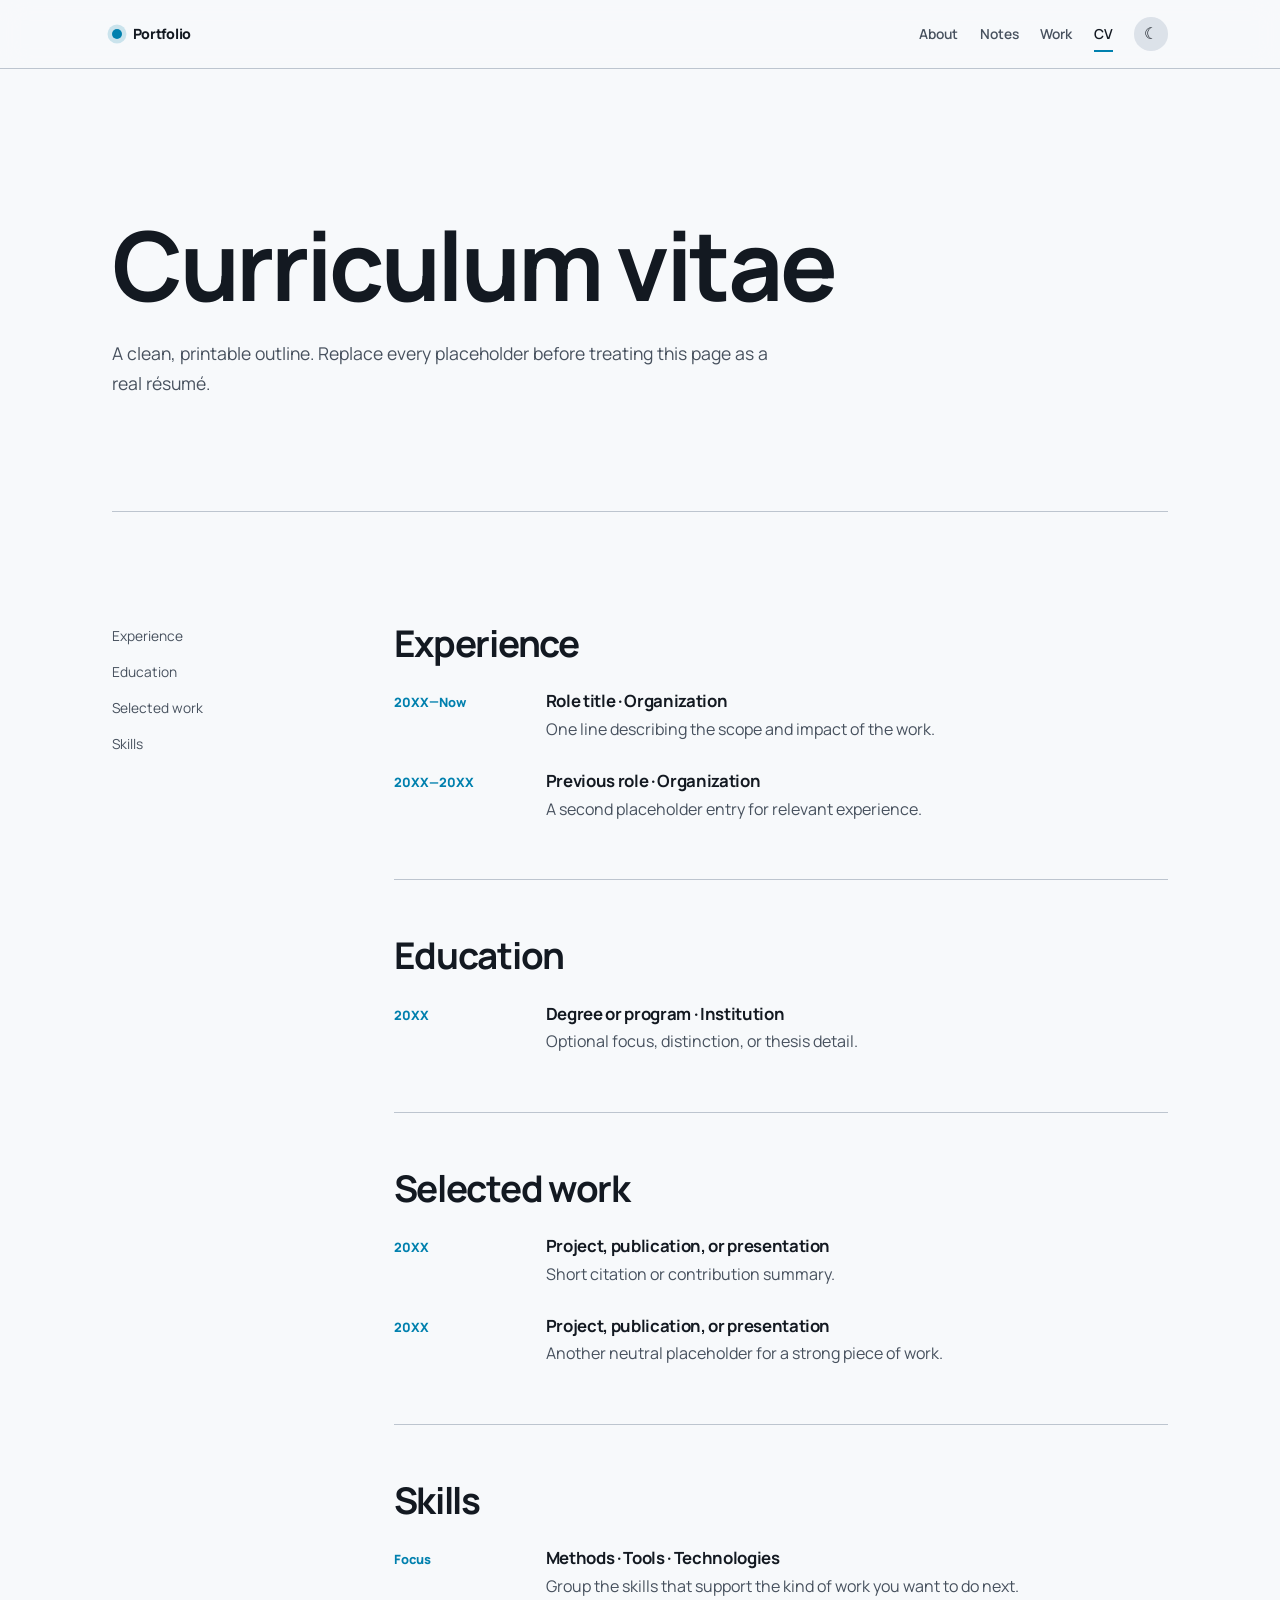
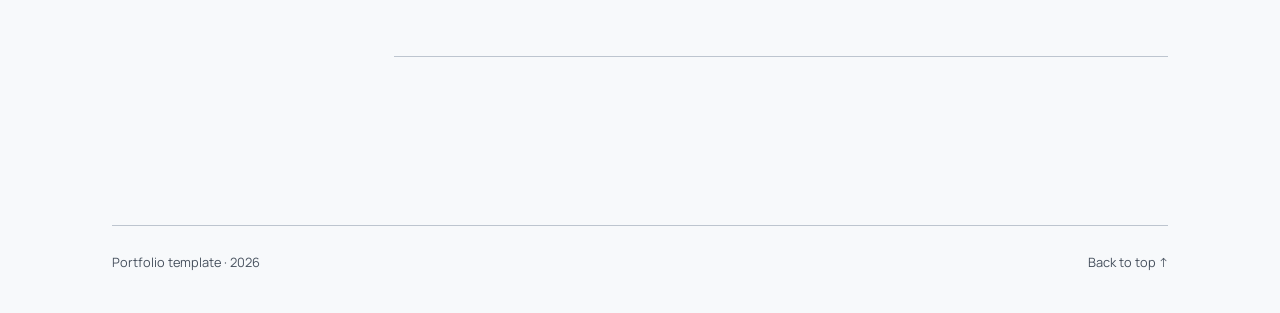
==== cv.html @ 9c5eb323 "next change" ====
<!doctype html>
<html lang="en">
  <head>
    <meta charset="UTF-8" />
    <meta name="viewport" content="width=device-width, initial-scale=1.0" />
    <meta name="description" content="A printable placeholder résumé for a portfolio template." />
    <meta name="theme-color" content="#121212" />
    <title>Portfolio — CV</title>
    <link rel="preconnect" href="https://fonts.googleapis.com" />
    <link rel="preconnect" href="https://fonts.gstatic.com" crossorigin />
    <link href="https://fonts.googleapis.com/css2?family=Manrope:wght@400;500;600;700;800&display=swap" rel="stylesheet" />
    <link rel="stylesheet" href="styles.css" />
  </head>
  <body data-page="cv">
    <a class="skip-link" href="#main">Skip to content</a>
    <header class="site-header">
      <nav class="site-nav" aria-label="Primary navigation">
        <a class="site-mark" href="index.html" aria-label="Portfolio home"><span class="mark-dot" aria-hidden="true"></span><span>Portfolio</span></a>
        <div class="nav-links">
          <a href="index.html">About</a><a href="notes.html">Notes</a><a href="work.html">Work</a><a href="cv.html" aria-current="page">CV</a>
          <button class="theme-toggle" type="button" aria-label="Switch to light theme"><span class="theme-icon" aria-hidden="true">☼</span></button>
        </div>
      </nav>
      <div class="scroll-progress" aria-hidden="true"><span></span></div>
    </header>

    <main id="main">
      <header class="page-intro page-shell" data-reveal="rise">
        <h1>Curriculum vitae</h1>
        <p>A clean, printable outline. Replace every placeholder before treating this page as a real résumé.</p>
      </header>
      <div class="cv-layout page-shell">
        <aside class="cv-nav" aria-label="CV sections">
          <a href="#experience">Experience</a><a href="#education">Education</a><a href="#selected">Selected work</a><a href="#skills">Skills</a>
        </aside>
        <div>
          <section class="cv-section" id="experience" data-reveal="rise">
            <h2>Experience</h2>
            <div class="cv-entry"><time>20XX—Now</time><div><h3>Role title · Organization</h3><p>One line describing the scope and impact of the work.</p></div></div>
            <div class="cv-entry"><time>20XX—20XX</time><div><h3>Previous role · Organization</h3><p>A second placeholder entry for relevant experience.</p></div></div>
          </section>
          <section class="cv-section" id="education" data-reveal="rise">
            <h2>Education</h2>
            <div class="cv-entry"><time>20XX</time><div><h3>Degree or program · Institution</h3><p>Optional focus, distinction, or thesis detail.</p></div></div>
          </section>
          <section class="cv-section" id="selected" data-reveal="rise">
            <h2>Selected work</h2>
            <div class="cv-entry"><time>20XX</time><div><h3>Project, publication, or presentation</h3><p>Short citation or contribution summary.</p></div></div>
            <div class="cv-entry"><time>20XX</time><div><h3>Project, publication, or presentation</h3><p>Another neutral placeholder for a strong piece of work.</p></div></div>
          </section>
          <section class="cv-section" id="skills" data-reveal="rise">
            <h2>Skills</h2>
            <div class="cv-entry"><time>Focus</time><div><h3>Methods · Tools · Technologies</h3><p>Group the skills that support the kind of work you want to do next.</p></div></div>
          </section>
        </div>
      </div>
    </main>

    <footer class="site-footer page-shell"><p>Portfolio template · 2026</p><a href="#main">Back to top ↑</a></footer>
    <script src="script.js"></script>
  </body>
</html>
---- styles.css ----
:root {
  color-scheme: dark;
  --bg: oklch(0.16 0.01 255);
  --surface: oklch(0.205 0.012 255);
  --surface-strong: oklch(0.245 0.016 255);
  --text: oklch(0.95 0.012 86);
  --text-soft: oklch(0.75 0.018 255);
  --line: oklch(0.34 0.018 255);
  --accent: oklch(0.73 0.16 220);
  --accent-ink: oklch(0.13 0.025 235);
  --header-bg: oklch(0.16 0.01 255 / 88%);
  --page: 66rem;
  --ease: cubic-bezier(0.16, 1, 0.3, 1);
  --z-header: 20;
  --z-skip: 30;
}

:root[data-theme="light"] {
  color-scheme: light;
  --bg: oklch(0.98 0.004 255);
  --surface: oklch(0.945 0.008 255);
  --surface-strong: oklch(0.91 0.012 255);
  --text: oklch(0.21 0.018 255);
  --text-soft: oklch(0.43 0.025 255);
  --line: oklch(0.82 0.016 255);
  --accent: oklch(0.54 0.16 220);
  --accent-ink: oklch(0.98 0.01 220);
  --header-bg: oklch(0.98 0.004 255 / 88%);
}

* { box-sizing: border-box; }

html {
  scroll-behavior: smooth;
  background: var(--bg);
}

body {
  min-width: 20rem;
  margin: 0;
  color: var(--text);
  background: var(--bg);
  font-family: "Manrope", ui-sans-serif, system-ui, sans-serif;
  font-size: 1rem;
  line-height: 1.7;
  font-synthesis: none;
  text-rendering: optimizeLegibility;
  -webkit-font-smoothing: antialiased;
}

a { color: inherit; }
button, input, textarea { font: inherit; }

::selection {
  color: var(--accent-ink);
  background: var(--accent);
}

.skip-link {
  position: fixed;
  z-index: var(--z-skip);
  top: 0.75rem;
  left: 0.75rem;
  padding: 0.55rem 0.85rem;
  color: var(--accent-ink);
  background: var(--accent);
  font-weight: 800;
  text-decoration: none;
  transform: translateY(-180%);
  transition: transform 220ms var(--ease);
}

.skip-link:focus { transform: translateY(0); }

.page-shell {
  width: min(var(--page), calc(100% - 3rem));
  margin-inline: auto;
}

.site-header {
  position: sticky;
  z-index: var(--z-header);
  top: 0;
  border-bottom: 1px solid var(--line);
  background: var(--header-bg);
  backdrop-filter: blur(14px) saturate(130%);
  view-transition-name: site-header;
}

.site-nav {
  width: min(var(--page), calc(100% - 3rem));
  min-height: 4.25rem;
  margin-inline: auto;
  display: flex;
  align-items: center;
  justify-content: space-between;
  gap: 1.25rem;
}

.site-mark,
.nav-links {
  display: flex;
  align-items: center;
}

.site-mark {
  gap: 0.65rem;
  font-size: 0.88rem;
  font-weight: 800;
  letter-spacing: -0.02em;
  text-decoration: none;
}

.mark-dot {
  width: 0.64rem;
  height: 0.64rem;
  border-radius: 50%;
  background: var(--accent);
  box-shadow: 0 0 0 0.28rem color-mix(in oklch, var(--accent) 18%, transparent);
}

.nav-links { gap: clamp(0.8rem, 2vw, 1.35rem); }

.nav-links a {
  position: relative;
  color: var(--text-soft);
  font-size: 0.86rem;
  font-weight: 600;
  text-decoration: none;
  transition: color 180ms ease;
}

.nav-links a::after {
  content: "";
  position: absolute;
  right: 0;
  bottom: -0.4rem;
  left: 0;
  height: 2px;
  background: var(--accent);
  transform: scaleX(0);
  transform-origin: right;
  transition: transform 300ms var(--ease);
}

.nav-links a:hover,
.nav-links a:focus-visible,
.nav-links a[aria-current="page"] { color: var(--text); }

.nav-links a:hover::after,
.nav-links a:focus-visible::after,
.nav-links a[aria-current="page"]::after {
  transform: scaleX(1);
  transform-origin: left;
}

.theme-toggle {
  width: 2.1rem;
  height: 2.1rem;
  border: 0;
  border-radius: 50%;
  display: grid;
  place-items: center;
  color: var(--text);
  background: var(--surface-strong);
  cursor: pointer;
  transition: transform 280ms var(--ease), background 180ms ease;
}

.theme-toggle:hover { transform: rotate(18deg); background: var(--accent); color: var(--accent-ink); }

.scroll-progress {
  position: absolute;
  right: 0;
  bottom: -1px;
  left: 0;
  height: 2px;
  overflow: hidden;
}

.scroll-progress span {
  display: block;
  width: 100%;
  height: 100%;
  background: var(--accent);
  transform: scaleX(var(--scroll-progress, 0));
  transform-origin: left;
}

.hero {
  min-height: calc(100svh - 4.25rem);
  padding-block: clamp(4.5rem, 11vw, 8rem);
  display: grid;
  grid-template-columns: minmax(0, 1.05fr) minmax(17rem, 0.72fr);
  align-items: center;
  gap: clamp(3rem, 9vw, 8rem);
}

.status {
  margin: 0 0 1.5rem;
  display: flex;
  align-items: center;
  gap: 0.6rem;
  color: var(--text-soft);
  font-size: 0.82rem;
  font-weight: 600;
}

.status span {
  width: 0.55rem;
  height: 0.55rem;
  border-radius: 50%;
  background: var(--accent);
  animation: pulse 2.4s ease-in-out infinite;
}

h1, h2, h3 {
  margin: 0;
  font-weight: 700;
  letter-spacing: -0.035em;
  line-height: 1.08;
  text-wrap: balance;
}

h1 { font-size: clamp(3.4rem, 8vw, 6rem); }
h2 { font-size: clamp(2rem, 4.6vw, 3.5rem); }
h3 { font-size: clamp(1.35rem, 2.6vw, 2rem); }

.hero-role {
  margin: 1.2rem 0 1.7rem;
  color: var(--accent);
  font-size: clamp(1rem, 2vw, 1.2rem);
  font-weight: 700;
}

.hero-lede {
  max-width: 40rem;
  margin: 0;
  color: var(--text-soft);
  font-size: clamp(1.05rem, 1.8vw, 1.24rem);
  line-height: 1.65;
  text-wrap: pretty;
}

.hero-actions {
  margin-top: 2.2rem;
  display: flex;
  flex-wrap: wrap;
  gap: 1rem 1.6rem;
}

.text-link,
.quiet-link {
  font-weight: 700;
  text-decoration-color: var(--accent);
  text-decoration-thickness: 2px;
  text-underline-offset: 0.35rem;
}

.text-link span { display: inline-block; transition: transform 260ms var(--ease); }
.text-link:hover span { transform: translate(0.18rem, -0.18rem); }
.muted-link, .quiet-link { color: var(--text-soft); }
.quiet-link { font-size: 0.88rem; }
.quiet-link:hover { color: var(--accent); }

.hero-art {
  position: relative;
  aspect-ratio: 4 / 5;
  min-height: 26rem;
  overflow: hidden;
  background: var(--surface);
  clip-path: inset(0 round 0.75rem);
  will-change: transform;
}

#field-canvas { width: 100%; height: 100%; display: block; }

.art-orbit {
  position: absolute;
  top: 50%;
  left: 50%;
  width: 48%;
  aspect-ratio: 1;
  border: 1px solid color-mix(in oklch, var(--text) 36%, transparent);
  border-radius: 50%;
  transform: translate(-50%, -50%);
}

.art-orbit::before {
  content: "";
  position: absolute;
  top: 11%;
  left: 9%;
  width: 0.7rem;
  height: 0.7rem;
  border-radius: 50%;
  background: var(--accent);
  transform-origin: 6.7rem 6.7rem;
  animation: orbit 10s linear infinite;
}

.art-label {
  position: absolute;
  color: color-mix(in oklch, var(--text) 74%, transparent);
  font-size: 0.69rem;
  font-weight: 700;
  letter-spacing: 0.08em;
  text-transform: uppercase;
}

.art-label-top { top: 1.2rem; left: 1.2rem; }
.art-label-bottom { right: 1.2rem; bottom: 1.2rem; }

.content-section {
  padding-block: clamp(5.5rem, 12vw, 9rem);
  border-top: 1px solid var(--line);
  display: grid;
  grid-template-columns: minmax(7rem, 0.28fr) minmax(0, 1fr);
  gap: clamp(2rem, 7vw, 6rem);
}

.section-index {
  color: var(--accent);
  font-size: 0.78rem;
  font-weight: 800;
  letter-spacing: 0.08em;
  text-transform: uppercase;
}

.section-content { min-width: 0; }
.section-content h2 { max-width: 16ch; }

.prose-columns {
  max-width: 48rem;
  margin-top: 2.4rem;
  display: grid;
  grid-template-columns: repeat(2, minmax(0, 1fr));
  gap: 2rem;
  color: var(--text-soft);
}

.prose-columns p { margin: 0; text-wrap: pretty; }

.section-heading-row {
  margin-bottom: 2.4rem;
  display: flex;
  align-items: end;
  justify-content: space-between;
  gap: 1.25rem;
}

.entry-list {
  margin: 0;
  padding: 0;
  border-top: 1px solid var(--line);
  list-style: none;
}

.entry-list li {
  position: relative;
  padding: 1.25rem 0;
  border-bottom: 1px solid var(--line);
  display: grid;
  grid-template-columns: 8rem 1fr;
  gap: 1.5rem;
}

.entry-list li::after,
.work-row::after {
  content: "";
  position: absolute;
  right: 0;
  bottom: -1px;
  left: 0;
  height: 1px;
  background: var(--accent);
  transform: scaleX(0);
  transform-origin: right;
  transition: transform 450ms var(--ease);
}

.entry-list li:hover::after,
.work-row:hover::after { transform: scaleX(1); transform-origin: left; }

.entry-list time {
  color: var(--text-soft);
  font-size: 0.82rem;
  font-weight: 700;
}

.entry-list a { font-weight: 600; text-decoration: none; }
.entry-list a:hover { color: var(--accent); }

.work-preview { border-top: 1px solid var(--line); }

.work-row {
  position: relative;
  padding: 1.55rem 0;
  border-bottom: 1px solid var(--line);
  display: grid;
  grid-template-columns: 3rem 1fr 2rem;
  align-items: center;
  gap: 1rem;
  text-decoration: none;
}

.work-number { color: var(--text-soft); font-size: 0.74rem; font-weight: 800; }
.work-row strong { display: block; font-size: 1.08rem; }
.work-row small { display: block; margin-top: 0.25rem; color: var(--text-soft); }
.work-arrow { justify-self: end; font-size: 1.2rem; transition: transform 260ms var(--ease); }
.work-row:hover .work-arrow { color: var(--accent); transform: translate(0.2rem, -0.2rem); }

.closing {
  padding-block: clamp(6rem, 15vw, 11rem);
  border-top: 1px solid var(--line);
  text-align: center;
}

.closing p { margin: 0 0 0.4rem; color: var(--text-soft); }
.closing a { font-size: clamp(2.2rem, 7vw, 5rem); font-weight: 700; letter-spacing: -0.04em; text-decoration: none; }
.closing a span { display: inline-block; transition: transform 300ms var(--ease); }
.closing a:hover { color: var(--accent); }
.closing a:hover span { transform: translateX(0.5rem); }

.site-footer {
  padding-block: 1.6rem 2.5rem;
  border-top: 1px solid var(--line);
  display: flex;
  justify-content: space-between;
  gap: 1rem;
  color: var(--text-soft);
  font-size: 0.8rem;
}

.site-footer p { margin: 0; }
.site-footer a { text-decoration: none; }
.site-footer a:hover { color: var(--accent); }

/* Interior pages */
.page-intro {
  padding-block: clamp(5rem, 12vw, 9rem) clamp(4rem, 9vw, 7rem);
  border-bottom: 1px solid var(--line);
}

.page-intro h1 { max-width: 12ch; }
.page-intro p { max-width: 42rem; margin: 1.4rem 0 0; color: var(--text-soft); font-size: 1.1rem; }

.page-content { padding-block: clamp(4rem, 9vw, 7rem); }

.note-item {
  padding-block: 2.7rem;
  border-bottom: 1px solid var(--line);
  display: grid;
  grid-template-columns: 8rem minmax(0, 1fr);
  gap: clamp(1.5rem, 5vw, 4rem);
}

.note-item:first-child { border-top: 1px solid var(--line); }
.note-item time { color: var(--accent); font-size: 0.8rem; font-weight: 800; }
.note-item h2 { font-size: clamp(1.4rem, 3vw, 2rem); }
.note-item p { max-width: 45rem; margin: 0.9rem 0 0; color: var(--text-soft); }

.project {
  min-height: 76vh;
  padding-block: clamp(4.5rem, 11vw, 8rem);
  border-bottom: 1px solid var(--line);
  display: grid;
  grid-template-columns: minmax(0, 0.8fr) minmax(18rem, 1fr);
  align-items: center;
  gap: clamp(3rem, 9vw, 8rem);
}

.project:first-child { padding-top: 0; }
.project-meta { margin: 0 0 1.2rem; color: var(--accent); font-size: 0.79rem; font-weight: 800; }
.project-copy p { max-width: 38rem; margin: 1.2rem 0 0; color: var(--text-soft); }

.project-visual {
  position: relative;
  aspect-ratio: 4 / 3;
  overflow: hidden;
  background: var(--surface);
}

.project-visual::before,
.project-visual::after {
  content: "";
  position: absolute;
  border-radius: 50%;
  filter: blur(1px);
}

.project-visual::before {
  width: 62%;
  aspect-ratio: 1;
  top: 8%;
  left: 10%;
  background: var(--accent);
  opacity: 0.78;
}

.project-visual::after {
  width: 52%;
  aspect-ratio: 1;
  right: 2%;
  bottom: -10%;
  border: 1px solid var(--text);
}

.project-visual.alt::before { top: auto; bottom: -15%; left: 22%; background: oklch(0.68 0.18 340); }
.project-visual.alt::after { right: 18%; bottom: auto; top: 8%; }

.cv-layout {
  padding-block: clamp(4rem, 9vw, 7rem);
  display: grid;
  grid-template-columns: 12rem minmax(0, 1fr);
  gap: clamp(2rem, 7vw, 6rem);
}

.cv-nav { position: sticky; top: 6.5rem; align-self: start; }
.cv-nav a { display: block; margin-bottom: 0.8rem; color: var(--text-soft); font-size: 0.86rem; text-decoration: none; }
.cv-nav a:hover { color: var(--accent); }
.cv-section { padding-bottom: 3.5rem; margin-bottom: 3.5rem; border-bottom: 1px solid var(--line); }
.cv-section h2 { margin-bottom: 1.8rem; font-size: clamp(1.6rem, 3vw, 2.3rem); }
.cv-entry { margin-top: 1.8rem; display: grid; grid-template-columns: 8rem 1fr; gap: 1.5rem; }
.cv-entry:first-of-type { margin-top: 0; }
.cv-entry time { color: var(--accent); font-size: 0.8rem; font-weight: 800; }
.cv-entry h3 { font-size: 1.05rem; letter-spacing: -0.02em; }
.cv-entry p { margin: 0.35rem 0 0; color: var(--text-soft); }

[data-reveal] {
  opacity: 1;
  transform: none;
}

.js [data-reveal="rise"] {
  transform: translateY(2rem);
  transition: transform 800ms var(--ease);
}

.js [data-reveal="clip"] {
  transform: translateX(-1rem) scale(0.985);
  transition: transform 850ms var(--ease);
}

.js [data-reveal="line"] {
  transform: translateX(-1rem);
  transition: transform 750ms var(--ease), color 450ms ease;
}

.js [data-reveal].is-visible {
  transform: none;
}

@keyframes pulse {
  0%, 100% { box-shadow: 0 0 0 0 color-mix(in oklch, var(--accent) 30%, transparent); }
  50% { box-shadow: 0 0 0 0.45rem transparent; }
}

@keyframes orbit { to { transform: rotate(1turn); } }

@view-transition { navigation: auto; }
::view-transition-old(root) { animation: 180ms ease both page-out; }
::view-transition-new(root) { animation: 420ms var(--ease) both page-in; }
::view-transition-old(site-header),
::view-transition-new(site-header) { animation: none; }

@keyframes page-out { to { opacity: 0; transform: translateY(-0.35rem); } }
@keyframes page-in { from { opacity: 0; transform: translateY(0.6rem); } }

a:focus-visible,
button:focus-visible {
  outline: 3px solid var(--accent);
  outline-offset: 4px;
}

@media (max-width: 760px) {
  .page-shell,
  .site-nav { width: min(100% - 2rem, var(--page)); }
  .site-mark span:last-child { display: none; }
  .nav-links { gap: 0.78rem; }
  .nav-links a { font-size: 0.78rem; }
  .hero { min-height: auto; grid-template-columns: 1fr; padding-top: 4.5rem; }
  .hero-art { min-height: 22rem; width: min(100%, 25rem); }
  .content-section { grid-template-columns: 1fr; gap: 1.4rem; }
  .prose-columns { grid-template-columns: 1fr; gap: 1rem; }
  .entry-list li { grid-template-columns: 1fr; gap: 0.2rem; }
  .project { min-height: auto; grid-template-columns: 1fr; }
  .project-visual { order: -1; }
  .note-item { grid-template-columns: 1fr; gap: 0.55rem; }
  .cv-layout { grid-template-columns: 1fr; }
  .cv-nav { position: static; display: flex; flex-wrap: wrap; gap: 0.5rem 1rem; }
  .cv-entry { grid-template-columns: 1fr; gap: 0.3rem; }
}

@media (max-width: 430px) {
  .nav-links { gap: 0.58rem; }
  .theme-toggle { width: 1.85rem; height: 1.85rem; }
  .section-heading-row { align-items: flex-start; flex-direction: column; }
  .work-row { grid-template-columns: 2rem 1fr 1.2rem; }
  .site-footer { align-items: flex-start; flex-direction: column; }
}

@media (prefers-reduced-motion: reduce) {
  html { scroll-behavior: auto; }
  *, *::before, *::after {
    scroll-behavior: auto !important;
    animation-duration: 0.01ms !important;
    animation-iteration-count: 1 !important;
    transition-duration: 0.01ms !important;
  }
  .js [data-reveal] { transform: none; }
  [data-parallax] { transform: none !important; }
}

@media print {
  :root { color-scheme: light; --bg: white; --text: black; --text-soft: #333; --line: #bbb; }
  .site-header, .site-footer, .cv-nav, .scroll-progress { display: none; }
  .page-shell { width: 100%; }
  .page-intro { padding: 0 0 2rem; }
  .cv-layout { display: block; padding: 2rem 0 0; }
  .cv-section { break-inside: avoid; }
}
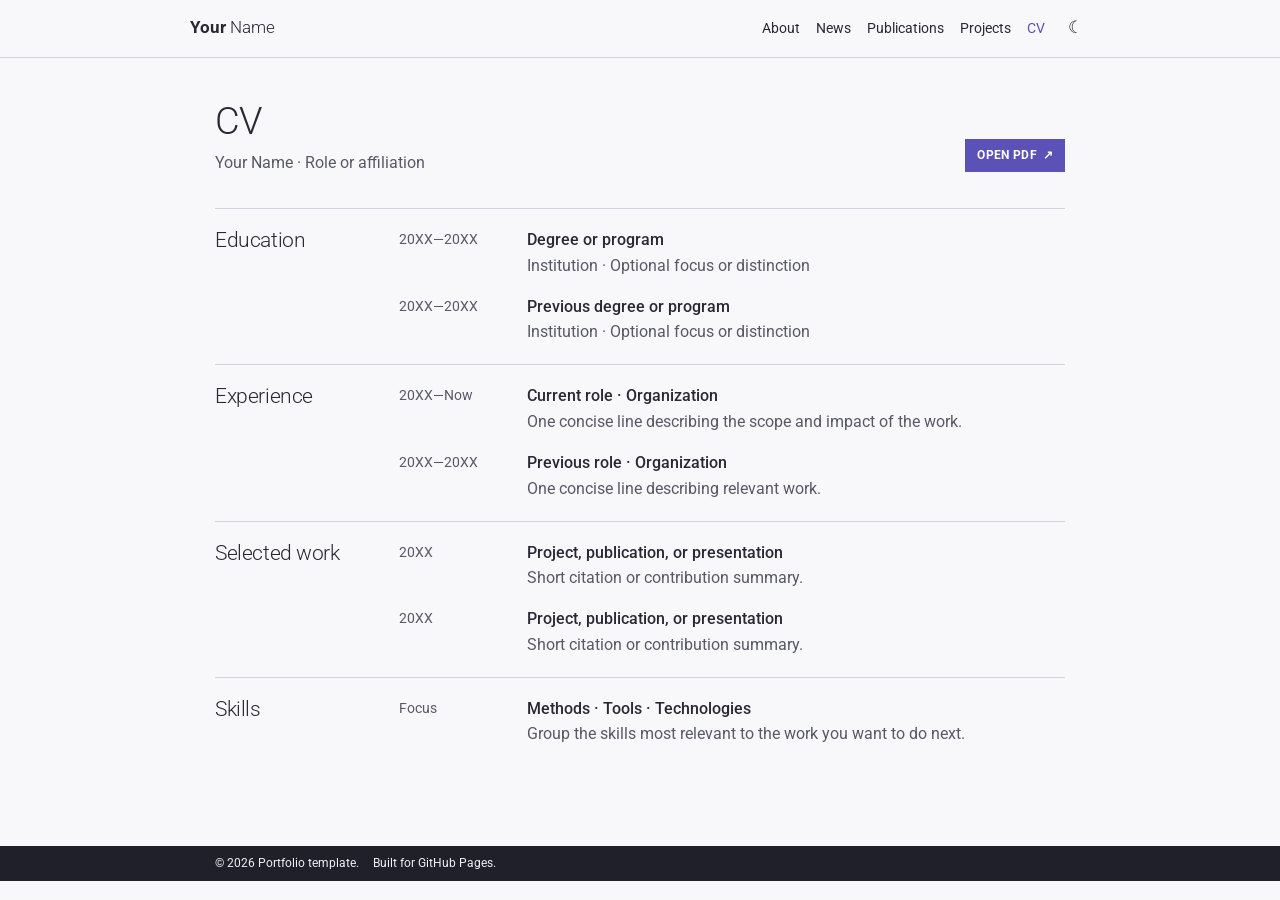
==== commit 9bbc5819: "first deploy" ====
--- a/cv.html
+++ b/cv.html
@@ -3,60 +3,63 @@
   <head>
     <meta charset="UTF-8" />
     <meta name="viewport" content="width=device-width, initial-scale=1.0" />
-    <meta name="description" content="A printable placeholder résumé for a portfolio template." />
-    <meta name="theme-color" content="#121212" />
+    <meta name="description" content="A placeholder CV for a privacy-safe academic portfolio template." />
+    <meta name="theme-color" content="#171721" />
     <title>Portfolio — CV</title>
     <link rel="preconnect" href="https://fonts.googleapis.com" />
     <link rel="preconnect" href="https://fonts.gstatic.com" crossorigin />
-    <link href="https://fonts.googleapis.com/css2?family=Manrope:wght@400;500;600;700;800&display=swap" rel="stylesheet" />
+    <link href="https://fonts.googleapis.com/css2?family=Roboto:wght@300;400;500;700&display=swap" rel="stylesheet" />
     <link rel="stylesheet" href="styles.css" />
   </head>
-  <body data-page="cv">
+  <body>
     <a class="skip-link" href="#main">Skip to content</a>
     <header class="site-header">
       <nav class="site-nav" aria-label="Primary navigation">
-        <a class="site-mark" href="index.html" aria-label="Portfolio home"><span class="mark-dot" aria-hidden="true"></span><span>Portfolio</span></a>
+        <a class="brand" href="index.html"><strong>Your</strong> Name</a>
         <div class="nav-links">
-          <a href="index.html">About</a><a href="notes.html">Notes</a><a href="work.html">Work</a><a href="cv.html" aria-current="page">CV</a>
-          <button class="theme-toggle" type="button" aria-label="Switch to light theme"><span class="theme-icon" aria-hidden="true">☼</span></button>
+          <a href="index.html">About</a><a href="news.html">News</a><a href="publications.html">Publications</a><a href="projects.html">Projects</a><a href="cv.html" aria-current="page">CV</a>
+          <button class="theme-toggle" type="button" aria-label="Switch to light mode"><span class="theme-icon" aria-hidden="true">☀</span></button>
         </div>
       </nav>
       <div class="scroll-progress" aria-hidden="true"><span></span></div>
     </header>
 
-    <main id="main">
-      <header class="page-intro page-shell" data-reveal="rise">
-        <h1>Curriculum vitae</h1>
-        <p>A clean, printable outline. Replace every placeholder before treating this page as a real résumé.</p>
+    <main class="page cv-page" id="main">
+      <header class="page-heading cv-heading" data-reveal>
+        <div><h1>CV</h1><p>Your Name · Role or affiliation</p></div>
+        <a class="cv-pdf-link" href="https://example.com/your-cv.pdf" target="_blank" rel="noreferrer">OPEN PDF <span aria-hidden="true">↗</span></a>
       </header>
-      <div class="cv-layout page-shell">
-        <aside class="cv-nav" aria-label="CV sections">
-          <a href="#experience">Experience</a><a href="#education">Education</a><a href="#selected">Selected work</a><a href="#skills">Skills</a>
-        </aside>
-        <div>
-          <section class="cv-section" id="experience" data-reveal="rise">
-            <h2>Experience</h2>
-            <div class="cv-entry"><time>20XX—Now</time><div><h3>Role title · Organization</h3><p>One line describing the scope and impact of the work.</p></div></div>
-            <div class="cv-entry"><time>20XX—20XX</time><div><h3>Previous role · Organization</h3><p>A second placeholder entry for relevant experience.</p></div></div>
-          </section>
-          <section class="cv-section" id="education" data-reveal="rise">
-            <h2>Education</h2>
-            <div class="cv-entry"><time>20XX</time><div><h3>Degree or program · Institution</h3><p>Optional focus, distinction, or thesis detail.</p></div></div>
-          </section>
-          <section class="cv-section" id="selected" data-reveal="rise">
-            <h2>Selected work</h2>
-            <div class="cv-entry"><time>20XX</time><div><h3>Project, publication, or presentation</h3><p>Short citation or contribution summary.</p></div></div>
-            <div class="cv-entry"><time>20XX</time><div><h3>Project, publication, or presentation</h3><p>Another neutral placeholder for a strong piece of work.</p></div></div>
-          </section>
-          <section class="cv-section" id="skills" data-reveal="rise">
-            <h2>Skills</h2>
-            <div class="cv-entry"><time>Focus</time><div><h3>Methods · Tools · Technologies</h3><p>Group the skills that support the kind of work you want to do next.</p></div></div>
-          </section>
+
+      <section class="cv-section" data-reveal>
+        <h2>Education</h2>
+        <div class="cv-entries">
+          <div class="cv-entry"><time>20XX—20XX</time><div><h3>Degree or program</h3><p>Institution · Optional focus or distinction</p></div></div>
+          <div class="cv-entry"><time>20XX—20XX</time><div><h3>Previous degree or program</h3><p>Institution · Optional focus or distinction</p></div></div>
         </div>
-      </div>
+      </section>
+      <section class="cv-section" data-reveal>
+        <h2>Experience</h2>
+        <div class="cv-entries">
+          <div class="cv-entry"><time>20XX—Now</time><div><h3>Current role · Organization</h3><p>One concise line describing the scope and impact of the work.</p></div></div>
+          <div class="cv-entry"><time>20XX—20XX</time><div><h3>Previous role · Organization</h3><p>One concise line describing relevant work.</p></div></div>
+        </div>
+      </section>
+      <section class="cv-section" data-reveal>
+        <h2>Selected work</h2>
+        <div class="cv-entries">
+          <div class="cv-entry"><time>20XX</time><div><h3>Project, publication, or presentation</h3><p>Short citation or contribution summary.</p></div></div>
+          <div class="cv-entry"><time>20XX</time><div><h3>Project, publication, or presentation</h3><p>Short citation or contribution summary.</p></div></div>
+        </div>
+      </section>
+      <section class="cv-section" data-reveal>
+        <h2>Skills</h2>
+        <div class="cv-entries">
+          <div class="cv-entry"><time>Focus</time><div><h3>Methods · Tools · Technologies</h3><p>Group the skills most relevant to the work you want to do next.</p></div></div>
+        </div>
+      </section>
     </main>
 
-    <footer class="site-footer page-shell"><p>Portfolio template · 2026</p><a href="#main">Back to top ↑</a></footer>
+    <footer class="site-footer"><div><span>© 2026 Portfolio template.</span><span>Built for GitHub Pages.</span></div></footer>
     <script src="script.js"></script>
   </body>
 </html>
--- a/styles.css
+++ b/styles.css
@@ -1,31 +1,44 @@
 :root {
   color-scheme: dark;
-  --bg: oklch(0.16 0.01 255);
-  --surface: oklch(0.205 0.012 255);
-  --surface-strong: oklch(0.245 0.016 255);
-  --text: oklch(0.95 0.012 86);
-  --text-soft: oklch(0.75 0.018 255);
-  --line: oklch(0.34 0.018 255);
-  --accent: oklch(0.73 0.16 220);
-  --accent-ink: oklch(0.13 0.025 235);
-  --header-bg: oklch(0.16 0.01 255 / 88%);
-  --page: 66rem;
+  --bg: #171721;
+  --surface: #242435;
+  --surface-hover: #2d2d43;
+  --text: #e9e8f1;
+  --muted: #b7b5c4;
+  --faint: #858299;
+  --line: #3b3a4f;
+  --accent: #a89cff;
+  --accent-strong: #c2baff;
+  --accent-contrast: #171721;
+  --badge-preprint: #6259bd;
+  --badge-article: #247b71;
+  --badge-conference: #a9553d;
+  --header-bg: rgb(23 23 33 / 96%);
+  --footer-bg: #ecebf5;
+  --footer-text: #30303c;
+  --content-width: 850px;
+  --nav-width: 900px;
   --ease: cubic-bezier(0.16, 1, 0.3, 1);
-  --z-header: 20;
-  --z-skip: 30;
 }
 
 :root[data-theme="light"] {
   color-scheme: light;
-  --bg: oklch(0.98 0.004 255);
-  --surface: oklch(0.945 0.008 255);
-  --surface-strong: oklch(0.91 0.012 255);
-  --text: oklch(0.21 0.018 255);
-  --text-soft: oklch(0.43 0.025 255);
-  --line: oklch(0.82 0.016 255);
-  --accent: oklch(0.54 0.16 220);
-  --accent-ink: oklch(0.98 0.01 220);
-  --header-bg: oklch(0.98 0.004 255 / 88%);
+  --bg: #f8f8fb;
+  --surface: #eeeff5;
+  --surface-hover: #e4e5ef;
+  --text: #292834;
+  --muted: #595867;
+  --faint: #747283;
+  --line: #d2d2de;
+  --accent: #5a52b7;
+  --accent-strong: #433b9d;
+  --accent-contrast: #ffffff;
+  --badge-preprint: #5a52b7;
+  --badge-article: #16796d;
+  --badge-conference: #a94f38;
+  --header-bg: rgb(248 248 251 / 96%);
+  --footer-bg: #20202b;
+  --footer-text: #f1f0f7;
 }
 
 * { box-sizing: border-box; }
@@ -40,134 +53,105 @@
   margin: 0;
   color: var(--text);
   background: var(--bg);
-  font-family: "Manrope", ui-sans-serif, system-ui, sans-serif;
-  font-size: 1rem;
-  line-height: 1.7;
-  font-synthesis: none;
-  text-rendering: optimizeLegibility;
+  font-family: "Roboto", Arial, sans-serif;
+  font-size: 16px;
+  font-weight: 400;
+  line-height: 1.5;
   -webkit-font-smoothing: antialiased;
-}
-
-a { color: inherit; }
-button, input, textarea { font: inherit; }
-
-::selection {
-  color: var(--accent-ink);
-  background: var(--accent);
-}
+  transition: color 180ms ease, background 180ms ease;
+}
+
+a {
+  color: var(--accent);
+  text-decoration: none;
+}
+
+a:hover { color: var(--accent-strong); }
+
+h1, h2, h3, p { margin-top: 0; }
+h1, h2, h3 { color: var(--text); font-weight: 300; line-height: 1.15; text-wrap: balance; }
+h1 { margin-bottom: 0.35rem; font-size: 2.35rem; letter-spacing: -0.025em; }
+h2 { margin-bottom: 1rem; font-size: 1.85rem; letter-spacing: -0.02em; }
+h3 { margin-bottom: 0.25rem; font-size: 1rem; font-weight: 500; line-height: 1.35; }
+p { margin-bottom: 0.8rem; }
 
 .skip-link {
   position: fixed;
-  z-index: var(--z-skip);
-  top: 0.75rem;
-  left: 0.75rem;
-  padding: 0.55rem 0.85rem;
-  color: var(--accent-ink);
+  z-index: 30;
+  top: 0.5rem;
+  left: 0.5rem;
+  padding: 0.45rem 0.7rem;
+  color: #fff;
   background: var(--accent);
-  font-weight: 800;
-  text-decoration: none;
-  transform: translateY(-180%);
-  transition: transform 220ms var(--ease);
+  transform: translateY(-160%);
+  transition: transform 180ms var(--ease);
 }
 
 .skip-link:focus { transform: translateY(0); }
-
-.page-shell {
-  width: min(var(--page), calc(100% - 3rem));
-  margin-inline: auto;
-}
 
 .site-header {
   position: sticky;
-  z-index: var(--z-header);
+  z-index: 20;
   top: 0;
   border-bottom: 1px solid var(--line);
   background: var(--header-bg);
-  backdrop-filter: blur(14px) saturate(130%);
+  backdrop-filter: blur(8px);
   view-transition-name: site-header;
 }
 
 .site-nav {
-  width: min(var(--page), calc(100% - 3rem));
-  min-height: 4.25rem;
-  margin-inline: auto;
+  width: min(var(--nav-width), calc(100% - 2rem));
+  min-height: 3.55rem;
+  margin: 0 auto;
   display: flex;
   align-items: center;
   justify-content: space-between;
-  gap: 1.25rem;
-}
-
-.site-mark,
+  gap: 1.5rem;
+}
+
+.brand {
+  flex: none;
+  color: var(--text);
+  font-size: 1.08rem;
+  font-weight: 300;
+  white-space: nowrap;
+}
+
+.brand strong { font-weight: 700; }
+.brand:hover { color: var(--text); }
+
 .nav-links {
   display: flex;
   align-items: center;
-}
-
-.site-mark {
-  gap: 0.65rem;
-  font-size: 0.88rem;
-  font-weight: 800;
-  letter-spacing: -0.02em;
-  text-decoration: none;
-}
-
-.mark-dot {
-  width: 0.64rem;
-  height: 0.64rem;
-  border-radius: 50%;
-  background: var(--accent);
-  box-shadow: 0 0 0 0.28rem color-mix(in oklch, var(--accent) 18%, transparent);
-}
-
-.nav-links { gap: clamp(0.8rem, 2vw, 1.35rem); }
+  gap: 1rem;
+}
 
 .nav-links a {
-  position: relative;
-  color: var(--text-soft);
-  font-size: 0.86rem;
-  font-weight: 600;
-  text-decoration: none;
-  transition: color 180ms ease;
-}
-
-.nav-links a::after {
-  content: "";
-  position: absolute;
-  right: 0;
-  bottom: -0.4rem;
-  left: 0;
-  height: 2px;
-  background: var(--accent);
-  transform: scaleX(0);
-  transform-origin: right;
-  transition: transform 300ms var(--ease);
+  color: var(--text);
+  font-size: 0.9rem;
+  white-space: nowrap;
+  transition: color 150ms ease;
 }
 
 .nav-links a:hover,
-.nav-links a:focus-visible,
-.nav-links a[aria-current="page"] { color: var(--text); }
-
-.nav-links a:hover::after,
-.nav-links a:focus-visible::after,
-.nav-links a[aria-current="page"]::after {
-  transform: scaleX(1);
-  transform-origin: left;
-}
+.nav-links a[aria-current="page"] { color: var(--accent); }
 
 .theme-toggle {
-  width: 2.1rem;
-  height: 2.1rem;
+  width: 1.8rem;
+  height: 1.8rem;
+  padding: 0;
   border: 0;
-  border-radius: 50%;
   display: grid;
   place-items: center;
   color: var(--text);
-  background: var(--surface-strong);
+  background: transparent;
   cursor: pointer;
-  transition: transform 280ms var(--ease), background 180ms ease;
-}
-
-.theme-toggle:hover { transform: rotate(18deg); background: var(--accent); color: var(--accent-ink); }
+  font-size: 1.05rem;
+  line-height: 1;
+  transition: color 150ms ease, transform 220ms var(--ease);
+}
+
+.theme-toggle:hover { color: var(--accent); transform: rotate(18deg); }
 
 .scroll-progress {
   position: absolute;
@@ -187,436 +171,325 @@
   transform-origin: left;
 }
 
-.hero {
-  min-height: calc(100svh - 4.25rem);
-  padding-block: clamp(4.5rem, 11vw, 8rem);
-  display: grid;
-  grid-template-columns: minmax(0, 1.05fr) minmax(17rem, 0.72fr);
+.page {
+  width: min(var(--content-width), calc(100% - 2rem));
+  min-height: calc(100vh - 7rem);
+  margin: 0 auto;
+  padding: 2.65rem 0 3rem;
+}
+
+.profile-heading { margin-bottom: 0.9rem; }
+.profile-heading h1 { font-size: 2.2rem; }
+.profile-heading h1 strong { font-weight: 700; }
+.profile-heading > p { margin: 0; font-weight: 500; }
+
+.about-layout {
+  margin-bottom: 1.65rem;
+  display: grid;
+  grid-template-columns: minmax(0, 1fr) 13rem;
+  align-items: start;
+  gap: 1.7rem;
+}
+
+.about-copy { max-width: 68ch; }
+.about-copy p:last-child { margin-bottom: 0; }
+.profile-visual { padding-top: 0.15rem; }
+
+.image-placeholder {
+  border: 1px solid var(--line);
+  display: grid;
+  place-items: center;
+  color: var(--muted);
+  background: var(--surface);
+  font-size: 0.9rem;
+  font-weight: 500;
+}
+
+.portrait {
+  width: 100%;
+  aspect-ratio: 4 / 5;
+  border-radius: 4px;
+}
+
+.home-section { margin-top: 1.7rem; }
+.home-section h2 { margin-bottom: 0.75rem; }
+.home-section h2 a { color: var(--text); }
+.home-section h2 a:hover { color: var(--accent); }
+
+.news-table { width: 100%; }
+
+.news-row {
+  padding: 0.45rem 0;
+  display: grid;
+  grid-template-columns: 9rem minmax(0, 1fr);
+  gap: 1rem;
+}
+
+.news-row time {
+  color: var(--text);
+  font-weight: 700;
+  white-space: nowrap;
+}
+
+.news-row p { margin: 0; }
+
+.page-heading {
+  margin-bottom: 2.1rem;
+}
+
+.page-heading p {
+  margin: 0.45rem 0 0;
+  color: var(--muted);
+}
+
+.full-news .news-row { padding: 0.6rem 0; }
+
+.publication-list {
+  border-top: 1px solid var(--line);
+}
+
+.publication-row {
+  padding: 1rem 0;
+  border-bottom: 1px solid var(--line);
+  display: grid;
+  grid-template-columns: 7.25rem minmax(0, 1fr);
+  gap: 1rem;
+}
+
+.compact-list .publication-row {
+  padding: 0.8rem 0;
+}
+
+.publication-row p {
+  margin: 0.08rem 0;
+  line-height: 1.4;
+}
+
+.pub-type {
+  width: max-content;
+  min-width: 5rem;
+  min-height: 1.35rem;
+  padding: 0 0.55rem;
+  border-radius: 2px;
+  align-self: start;
+  display: inline-flex;
   align-items: center;
-  gap: clamp(3rem, 9vw, 8rem);
-}
-
-.status {
-  margin: 0 0 1.5rem;
-  display: flex;
+  justify-content: center;
+  color: #fff;
+  background: var(--badge-preprint);
+  font-size: 0.72rem;
+  font-weight: 700;
+  line-height: 1.15;
+  text-align: center;
+}
+
+.pub-article { background: var(--badge-article); }
+.pub-conference { background: var(--badge-conference); }
+
+.mini-button {
+  min-height: 1.55rem;
+  margin: 0.45rem 0.25rem 0 0;
+  padding: 0.25rem 0.55rem;
+  border: 1px solid var(--muted);
+  display: inline-flex;
   align-items: center;
-  gap: 0.6rem;
-  color: var(--text-soft);
-  font-size: 0.82rem;
-  font-weight: 600;
-}
-
-.status span {
-  width: 0.55rem;
-  height: 0.55rem;
-  border-radius: 50%;
-  background: var(--accent);
-  animation: pulse 2.4s ease-in-out infinite;
-}
-
-h1, h2, h3 {
+  justify-content: center;
+  color: var(--text);
+  background: transparent;
+  font: inherit;
+  font-size: 0.66rem;
+  line-height: 1;
+  cursor: pointer;
+}
+
+.mini-button:hover { border-color: var(--accent); color: var(--accent); }
+
+.year-group {
+  position: relative;
+  margin-top: 1.5rem;
+  padding-right: 4.75rem;
+}
+
+.year-group + .year-group { margin-top: 1.35rem; }
+
+.year-group > h2 {
+  position: absolute;
+  top: 0.75rem;
+  right: 0;
   margin: 0;
-  font-weight: 700;
-  letter-spacing: -0.035em;
-  line-height: 1.08;
-  text-wrap: balance;
-}
-
-h1 { font-size: clamp(3.4rem, 8vw, 6rem); }
-h2 { font-size: clamp(2rem, 4.6vw, 3.5rem); }
-h3 { font-size: clamp(1.35rem, 2.6vw, 2rem); }
-
-.hero-role {
-  margin: 1.2rem 0 1.7rem;
-  color: var(--accent);
-  font-size: clamp(1rem, 2vw, 1.2rem);
-  font-weight: 700;
-}
-
-.hero-lede {
-  max-width: 40rem;
-  margin: 0;
-  color: var(--text-soft);
-  font-size: clamp(1.05rem, 1.8vw, 1.24rem);
-  line-height: 1.65;
-  text-wrap: pretty;
-}
-
-.hero-actions {
-  margin-top: 2.2rem;
-  display: flex;
-  flex-wrap: wrap;
-  gap: 1rem 1.6rem;
-}
-
-.text-link,
-.quiet-link {
-  font-weight: 700;
-  text-decoration-color: var(--accent);
-  text-decoration-thickness: 2px;
-  text-underline-offset: 0.35rem;
-}
-
-.text-link span { display: inline-block; transition: transform 260ms var(--ease); }
-.text-link:hover span { transform: translate(0.18rem, -0.18rem); }
-.muted-link, .quiet-link { color: var(--text-soft); }
-.quiet-link { font-size: 0.88rem; }
-.quiet-link:hover { color: var(--accent); }
-
-.hero-art {
-  position: relative;
-  aspect-ratio: 4 / 5;
-  min-height: 26rem;
-  overflow: hidden;
+  color: var(--line);
+  font-size: 2rem;
+  font-weight: 300;
+}
+
+.project-section { margin-top: 1.75rem; }
+.project-section:first-of-type { margin-top: 0; }
+
+.project-section > h2 {
+  margin: 0 0 0.75rem;
+  padding-bottom: 0.25rem;
+  border-bottom: 1px solid var(--line);
+  color: var(--faint);
+  text-align: right;
+}
+
+.project-grid {
+  display: grid;
+  grid-template-columns: repeat(3, minmax(0, 1fr));
+  gap: 0.65rem;
+}
+
+.project-card {
+  min-width: 0;
   background: var(--surface);
-  clip-path: inset(0 round 0.75rem);
-  will-change: transform;
-}
-
-#field-canvas { width: 100%; height: 100%; display: block; }
-
-.art-orbit {
-  position: absolute;
-  top: 50%;
-  left: 50%;
-  width: 48%;
-  aspect-ratio: 1;
-  border: 1px solid color-mix(in oklch, var(--text) 36%, transparent);
-  border-radius: 50%;
-  transform: translate(-50%, -50%);
-}
-
-.art-orbit::before {
-  content: "";
-  position: absolute;
-  top: 11%;
-  left: 9%;
-  width: 0.7rem;
-  height: 0.7rem;
-  border-radius: 50%;
-  background: var(--accent);
-  transform-origin: 6.7rem 6.7rem;
-  animation: orbit 10s linear infinite;
-}
-
-.art-label {
-  position: absolute;
-  color: color-mix(in oklch, var(--text) 74%, transparent);
-  font-size: 0.69rem;
-  font-weight: 700;
-  letter-spacing: 0.08em;
-  text-transform: uppercase;
-}
-
-.art-label-top { top: 1.2rem; left: 1.2rem; }
-.art-label-bottom { right: 1.2rem; bottom: 1.2rem; }
-
-.content-section {
-  padding-block: clamp(5.5rem, 12vw, 9rem);
-  border-top: 1px solid var(--line);
-  display: grid;
-  grid-template-columns: minmax(7rem, 0.28fr) minmax(0, 1fr);
-  gap: clamp(2rem, 7vw, 6rem);
-}
-
-.section-index {
-  color: var(--accent);
-  font-size: 0.78rem;
-  font-weight: 800;
-  letter-spacing: 0.08em;
-  text-transform: uppercase;
-}
-
-.section-content { min-width: 0; }
-.section-content h2 { max-width: 16ch; }
-
-.prose-columns {
-  max-width: 48rem;
-  margin-top: 2.4rem;
-  display: grid;
-  grid-template-columns: repeat(2, minmax(0, 1fr));
-  gap: 2rem;
-  color: var(--text-soft);
-}
-
-.prose-columns p { margin: 0; text-wrap: pretty; }
-
-.section-heading-row {
-  margin-bottom: 2.4rem;
+  transition: background 160ms ease, transform 240ms var(--ease);
+}
+
+.project-card:hover {
+  background: var(--surface-hover);
+  transform: translateY(-3px);
+}
+
+.project-image {
+  width: 100%;
+  aspect-ratio: 4 / 3;
+  border: 0;
+  border-bottom: 1px solid var(--line);
+  border-radius: 0;
+}
+
+.project-card > div:last-child { min-height: 6.1rem; padding: 0.85rem 0.9rem; }
+.project-card h3 { font-size: 1.15rem; font-weight: 300; }
+.project-card p { margin: 0; color: var(--muted); font-size: 0.86rem; }
+
+.cv-heading {
   display: flex;
   align-items: end;
   justify-content: space-between;
-  gap: 1.25rem;
-}
-
-.entry-list {
-  margin: 0;
-  padding: 0;
+  gap: 1rem;
+}
+
+.cv-pdf-link {
+  flex: none;
+  min-height: 2.1rem;
+  margin-bottom: 0.15rem;
+  padding: 0.45rem 0.75rem;
+  display: inline-flex;
+  align-items: center;
+  gap: 0.35rem;
+  color: var(--accent-contrast);
+  background: var(--accent);
+  font-size: 0.72rem;
+  font-weight: 700;
+  letter-spacing: 0.03em;
+}
+
+.cv-pdf-link:hover { color: var(--accent-contrast); background: var(--accent-strong); }
+
+.cv-section {
+  padding: 1.25rem 0;
   border-top: 1px solid var(--line);
-  list-style: none;
-}
-
-.entry-list li {
-  position: relative;
-  padding: 1.25rem 0;
-  border-bottom: 1px solid var(--line);
-  display: grid;
-  grid-template-columns: 8rem 1fr;
+  display: grid;
+  grid-template-columns: 10rem minmax(0, 1fr);
   gap: 1.5rem;
 }
 
-.entry-list li::after,
-.work-row::after {
-  content: "";
-  position: absolute;
-  right: 0;
-  bottom: -1px;
-  left: 0;
-  height: 1px;
-  background: var(--accent);
-  transform: scaleX(0);
-  transform-origin: right;
-  transition: transform 450ms var(--ease);
-}
-
-.entry-list li:hover::after,
-.work-row:hover::after { transform: scaleX(1); transform-origin: left; }
-
-.entry-list time {
-  color: var(--text-soft);
-  font-size: 0.82rem;
-  font-weight: 700;
-}
-
-.entry-list a { font-weight: 600; text-decoration: none; }
-.entry-list a:hover { color: var(--accent); }
-
-.work-preview { border-top: 1px solid var(--line); }
-
-.work-row {
-  position: relative;
-  padding: 1.55rem 0;
-  border-bottom: 1px solid var(--line);
-  display: grid;
-  grid-template-columns: 3rem 1fr 2rem;
-  align-items: center;
+.cv-section h2 { margin: 0; font-size: 1.3rem; }
+.cv-entries { min-width: 0; }
+
+.cv-entry {
+  margin-bottom: 1.1rem;
+  display: grid;
+  grid-template-columns: 7rem minmax(0, 1fr);
   gap: 1rem;
-  text-decoration: none;
-}
-
-.work-number { color: var(--text-soft); font-size: 0.74rem; font-weight: 800; }
-.work-row strong { display: block; font-size: 1.08rem; }
-.work-row small { display: block; margin-top: 0.25rem; color: var(--text-soft); }
-.work-arrow { justify-self: end; font-size: 1.2rem; transition: transform 260ms var(--ease); }
-.work-row:hover .work-arrow { color: var(--accent); transform: translate(0.2rem, -0.2rem); }
-
-.closing {
-  padding-block: clamp(6rem, 15vw, 11rem);
-  border-top: 1px solid var(--line);
-  text-align: center;
-}
-
-.closing p { margin: 0 0 0.4rem; color: var(--text-soft); }
-.closing a { font-size: clamp(2.2rem, 7vw, 5rem); font-weight: 700; letter-spacing: -0.04em; text-decoration: none; }
-.closing a span { display: inline-block; transition: transform 300ms var(--ease); }
-.closing a:hover { color: var(--accent); }
-.closing a:hover span { transform: translateX(0.5rem); }
+}
+
+.cv-entry:last-child { margin-bottom: 0; }
+.cv-entry time { color: var(--muted); font-size: 0.85rem; }
+.cv-entry h3 { margin: 0; }
+.cv-entry p { margin: 0.2rem 0 0; color: var(--muted); }
 
 .site-footer {
-  padding-block: 1.6rem 2.5rem;
-  border-top: 1px solid var(--line);
+  padding: 0.55rem 1rem;
+  color: var(--footer-text);
+  background: var(--footer-bg);
+  font-size: 0.72rem;
+}
+
+.site-footer > div {
+  width: min(var(--content-width), 100%);
+  margin: 0 auto;
   display: flex;
-  justify-content: space-between;
-  gap: 1rem;
-  color: var(--text-soft);
-  font-size: 0.8rem;
-}
-
-.site-footer p { margin: 0; }
-.site-footer a { text-decoration: none; }
-.site-footer a:hover { color: var(--accent); }
-
-/* Interior pages */
-.page-intro {
-  padding-block: clamp(5rem, 12vw, 9rem) clamp(4rem, 9vw, 7rem);
-  border-bottom: 1px solid var(--line);
-}
-
-.page-intro h1 { max-width: 12ch; }
-.page-intro p { max-width: 42rem; margin: 1.4rem 0 0; color: var(--text-soft); font-size: 1.1rem; }
-
-.page-content { padding-block: clamp(4rem, 9vw, 7rem); }
-
-.note-item {
-  padding-block: 2.7rem;
-  border-bottom: 1px solid var(--line);
-  display: grid;
-  grid-template-columns: 8rem minmax(0, 1fr);
-  gap: clamp(1.5rem, 5vw, 4rem);
-}
-
-.note-item:first-child { border-top: 1px solid var(--line); }
-.note-item time { color: var(--accent); font-size: 0.8rem; font-weight: 800; }
-.note-item h2 { font-size: clamp(1.4rem, 3vw, 2rem); }
-.note-item p { max-width: 45rem; margin: 0.9rem 0 0; color: var(--text-soft); }
-
-.project {
-  min-height: 76vh;
-  padding-block: clamp(4.5rem, 11vw, 8rem);
-  border-bottom: 1px solid var(--line);
-  display: grid;
-  grid-template-columns: minmax(0, 0.8fr) minmax(18rem, 1fr);
-  align-items: center;
-  gap: clamp(3rem, 9vw, 8rem);
-}
-
-.project:first-child { padding-top: 0; }
-.project-meta { margin: 0 0 1.2rem; color: var(--accent); font-size: 0.79rem; font-weight: 800; }
-.project-copy p { max-width: 38rem; margin: 1.2rem 0 0; color: var(--text-soft); }
-
-.project-visual {
-  position: relative;
-  aspect-ratio: 4 / 3;
-  overflow: hidden;
-  background: var(--surface);
-}
-
-.project-visual::before,
-.project-visual::after {
-  content: "";
-  position: absolute;
-  border-radius: 50%;
-  filter: blur(1px);
-}
-
-.project-visual::before {
-  width: 62%;
-  aspect-ratio: 1;
-  top: 8%;
-  left: 10%;
-  background: var(--accent);
-  opacity: 0.78;
-}
-
-.project-visual::after {
-  width: 52%;
-  aspect-ratio: 1;
-  right: 2%;
-  bottom: -10%;
-  border: 1px solid var(--text);
-}
-
-.project-visual.alt::before { top: auto; bottom: -15%; left: 22%; background: oklch(0.68 0.18 340); }
-.project-visual.alt::after { right: 18%; bottom: auto; top: 8%; }
-
-.cv-layout {
-  padding-block: clamp(4rem, 9vw, 7rem);
-  display: grid;
-  grid-template-columns: 12rem minmax(0, 1fr);
-  gap: clamp(2rem, 7vw, 6rem);
-}
-
-.cv-nav { position: sticky; top: 6.5rem; align-self: start; }
-.cv-nav a { display: block; margin-bottom: 0.8rem; color: var(--text-soft); font-size: 0.86rem; text-decoration: none; }
-.cv-nav a:hover { color: var(--accent); }
-.cv-section { padding-bottom: 3.5rem; margin-bottom: 3.5rem; border-bottom: 1px solid var(--line); }
-.cv-section h2 { margin-bottom: 1.8rem; font-size: clamp(1.6rem, 3vw, 2.3rem); }
-.cv-entry { margin-top: 1.8rem; display: grid; grid-template-columns: 8rem 1fr; gap: 1.5rem; }
-.cv-entry:first-of-type { margin-top: 0; }
-.cv-entry time { color: var(--accent); font-size: 0.8rem; font-weight: 800; }
-.cv-entry h3 { font-size: 1.05rem; letter-spacing: -0.02em; }
-.cv-entry p { margin: 0.35rem 0 0; color: var(--text-soft); }
+  flex-wrap: wrap;
+  gap: 0.3rem 0.85rem;
+}
 
 [data-reveal] {
-  opacity: 1;
   transform: none;
-}
-
-.js [data-reveal="rise"] {
-  transform: translateY(2rem);
-  transition: transform 800ms var(--ease);
-}
-
-.js [data-reveal="clip"] {
-  transform: translateX(-1rem) scale(0.985);
-  transition: transform 850ms var(--ease);
-}
-
-.js [data-reveal="line"] {
-  transform: translateX(-1rem);
-  transition: transform 750ms var(--ease), color 450ms ease;
-}
-
-.js [data-reveal].is-visible {
-  transform: none;
-}
-
-@keyframes pulse {
-  0%, 100% { box-shadow: 0 0 0 0 color-mix(in oklch, var(--accent) 30%, transparent); }
-  50% { box-shadow: 0 0 0 0.45rem transparent; }
-}
-
-@keyframes orbit { to { transform: rotate(1turn); } }
-
-@view-transition { navigation: auto; }
-::view-transition-old(root) { animation: 180ms ease both page-out; }
-::view-transition-new(root) { animation: 420ms var(--ease) both page-in; }
-::view-transition-old(site-header),
-::view-transition-new(site-header) { animation: none; }
-
-@keyframes page-out { to { opacity: 0; transform: translateY(-0.35rem); } }
-@keyframes page-in { from { opacity: 0; transform: translateY(0.6rem); } }
+  transition: transform 500ms var(--ease);
+}
+
+.js [data-reveal]:not(.is-visible) { transform: translateY(0.55rem); }
+.js [data-reveal].is-visible { transform: none; }
 
 a:focus-visible,
 button:focus-visible {
-  outline: 3px solid var(--accent);
-  outline-offset: 4px;
-}
-
-@media (max-width: 760px) {
-  .page-shell,
-  .site-nav { width: min(100% - 2rem, var(--page)); }
-  .site-mark span:last-child { display: none; }
-  .nav-links { gap: 0.78rem; }
-  .nav-links a { font-size: 0.78rem; }
-  .hero { min-height: auto; grid-template-columns: 1fr; padding-top: 4.5rem; }
-  .hero-art { min-height: 22rem; width: min(100%, 25rem); }
-  .content-section { grid-template-columns: 1fr; gap: 1.4rem; }
-  .prose-columns { grid-template-columns: 1fr; gap: 1rem; }
-  .entry-list li { grid-template-columns: 1fr; gap: 0.2rem; }
-  .project { min-height: auto; grid-template-columns: 1fr; }
-  .project-visual { order: -1; }
-  .note-item { grid-template-columns: 1fr; gap: 0.55rem; }
-  .cv-layout { grid-template-columns: 1fr; }
-  .cv-nav { position: static; display: flex; flex-wrap: wrap; gap: 0.5rem 1rem; }
-  .cv-entry { grid-template-columns: 1fr; gap: 0.3rem; }
-}
-
-@media (max-width: 430px) {
-  .nav-links { gap: 0.58rem; }
-  .theme-toggle { width: 1.85rem; height: 1.85rem; }
-  .section-heading-row { align-items: flex-start; flex-direction: column; }
-  .work-row { grid-template-columns: 2rem 1fr 1.2rem; }
-  .site-footer { align-items: flex-start; flex-direction: column; }
+  outline: 2px solid var(--accent);
+  outline-offset: 3px;
+}
+
+@media (max-width: 700px) {
+  .site-nav { width: calc(100% - 1rem); min-height: 3.25rem; }
+  .brand { display: none; }
+  .nav-links { width: 100%; justify-content: flex-end; gap: 0.75rem; }
+  .nav-links a { font-size: 0.8rem; }
+  .theme-toggle { width: 1.45rem; height: 1.45rem; }
+  .page { padding-top: 2rem; }
+  .about-layout { grid-template-columns: minmax(0, 1fr) 10rem; gap: 1rem; }
+  .news-row { grid-template-columns: 7.2rem minmax(0, 1fr); gap: 0.75rem; }
+  .publication-row { grid-template-columns: 5.6rem minmax(0, 1fr); gap: 0.7rem; }
+  .year-group { padding-right: 3.7rem; }
+  .year-group > h2 { font-size: 1.55rem; }
+  .project-grid { grid-template-columns: repeat(2, minmax(0, 1fr)); }
+  .cv-section { grid-template-columns: 1fr; gap: 0.65rem; }
+}
+
+@media (max-width: 500px) {
+  body { font-size: 15px; }
+  .site-nav { overflow-x: auto; scrollbar-width: none; }
+  .site-nav::-webkit-scrollbar { display: none; }
+  .nav-links { min-width: max-content; gap: 0.58rem; }
+  .nav-links a { font-size: 0.73rem; }
+  .page { width: min(100% - 1.25rem, var(--content-width)); padding-top: 1.65rem; }
+  h1 { font-size: 2rem; }
+  h2 { font-size: 1.55rem; }
+  .about-layout { display: block; }
+  .profile-visual { width: 9rem; margin: 0.8rem 0 0 auto; }
+  .news-row { grid-template-columns: 1fr; gap: 0.05rem; padding: 0.5rem 0; }
+  .publication-row { grid-template-columns: 1fr; gap: 0.5rem; }
+  .year-group { padding-right: 0; padding-top: 2.25rem; }
+  .year-group > h2 { top: 0; left: 0; right: auto; }
+  .project-grid { grid-template-columns: 1fr 1fr; gap: 0.5rem; }
+  .project-card > div:last-child { min-height: 5.5rem; padding: 0.7rem; }
+  .project-card h3 { font-size: 1rem; }
+  .cv-heading { align-items: flex-start; flex-direction: column; }
+  .cv-entry { grid-template-columns: 1fr; gap: 0.15rem; }
 }
 
 @media (prefers-reduced-motion: reduce) {
   html { scroll-behavior: auto; }
   *, *::before, *::after {
-    scroll-behavior: auto !important;
     animation-duration: 0.01ms !important;
     animation-iteration-count: 1 !important;
     transition-duration: 0.01ms !important;
   }
-  .js [data-reveal] { transform: none; }
-  [data-parallax] { transform: none !important; }
+  .js [data-reveal] { transform: none !important; }
 }
 
 @media print {
-  :root { color-scheme: light; --bg: white; --text: black; --text-soft: #333; --line: #bbb; }
-  .site-header, .site-footer, .cv-nav, .scroll-progress { display: none; }
-  .page-shell { width: 100%; }
-  .page-intro { padding: 0 0 2rem; }
-  .cv-layout { display: block; padding: 2rem 0 0; }
+  :root { color-scheme: light; --bg: #fff; --text: #111; --muted: #444; --line: #bbb; }
+  .site-header, .site-footer, .cv-pdf-link { display: none; }
+  .page { width: 100%; min-height: 0; padding: 0; }
+  .page-heading { margin-bottom: 1.5rem; }
   .cv-section { break-inside: avoid; }
 }
